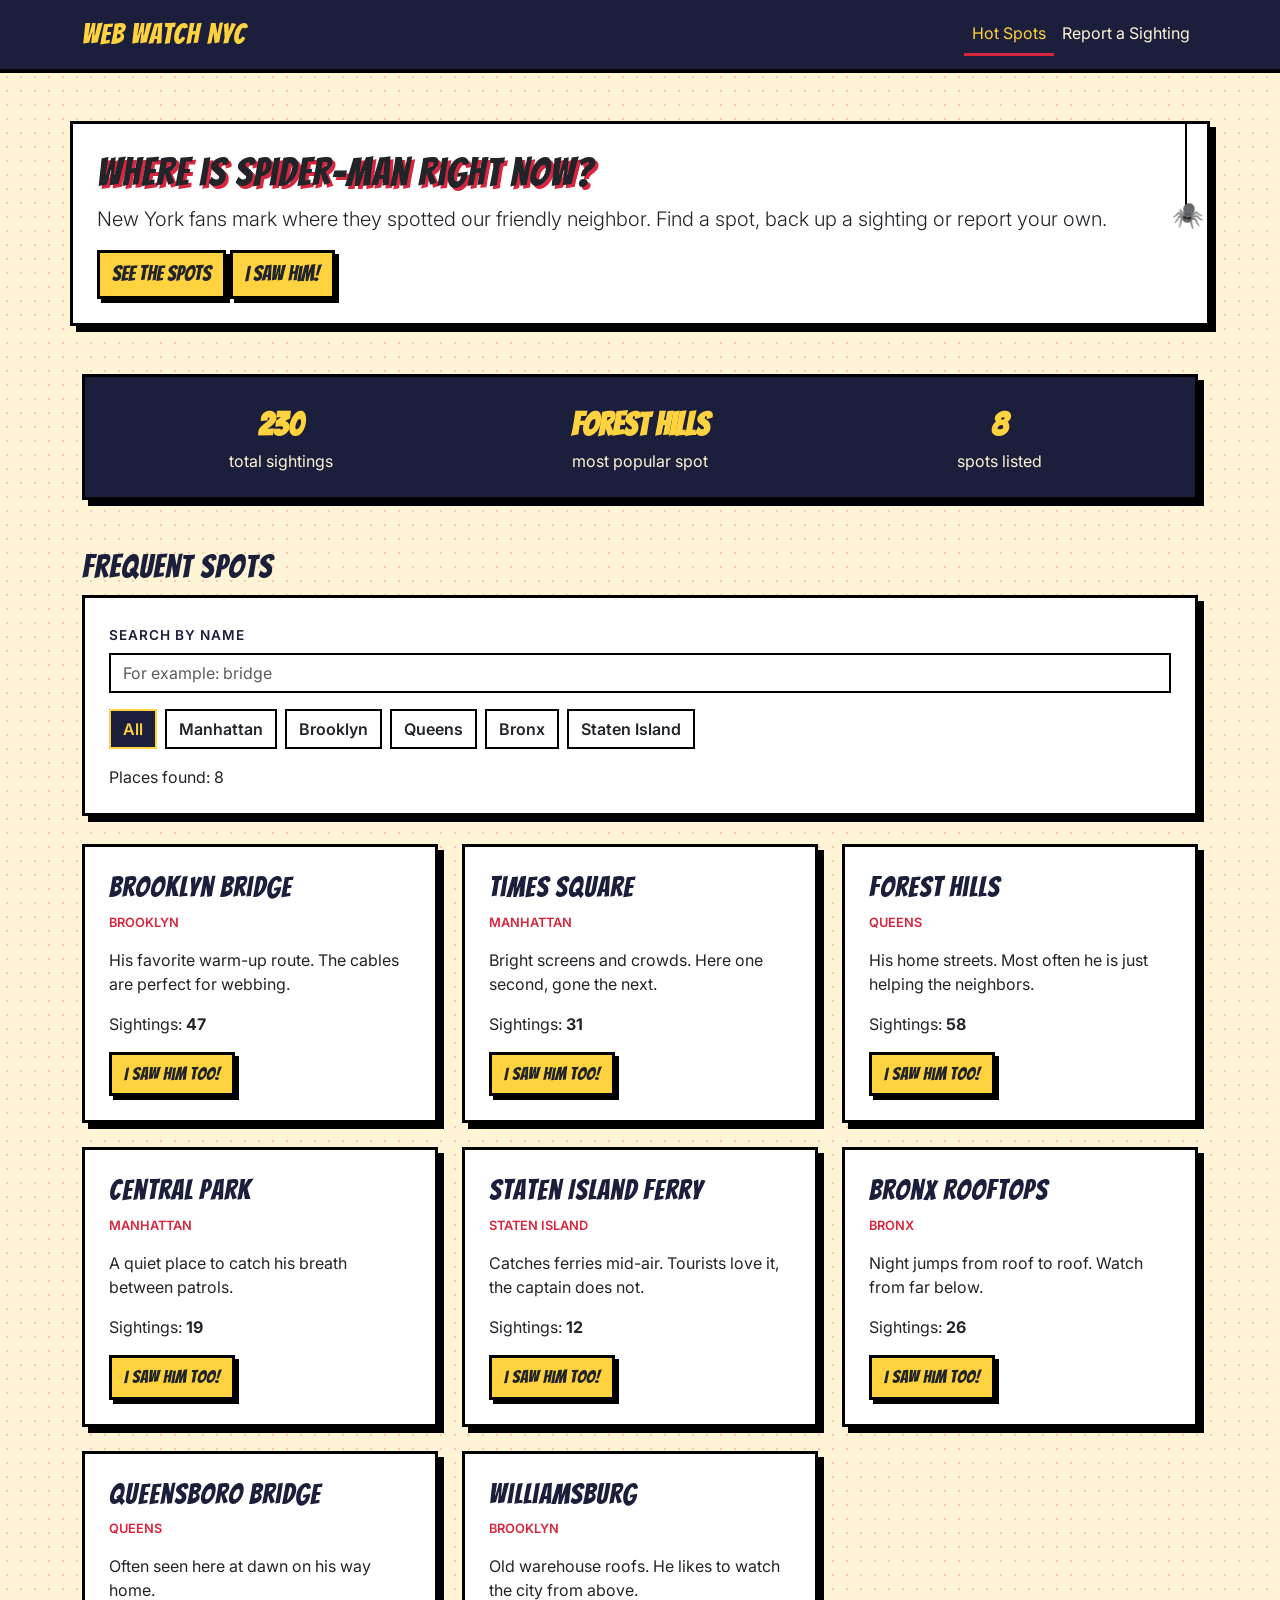
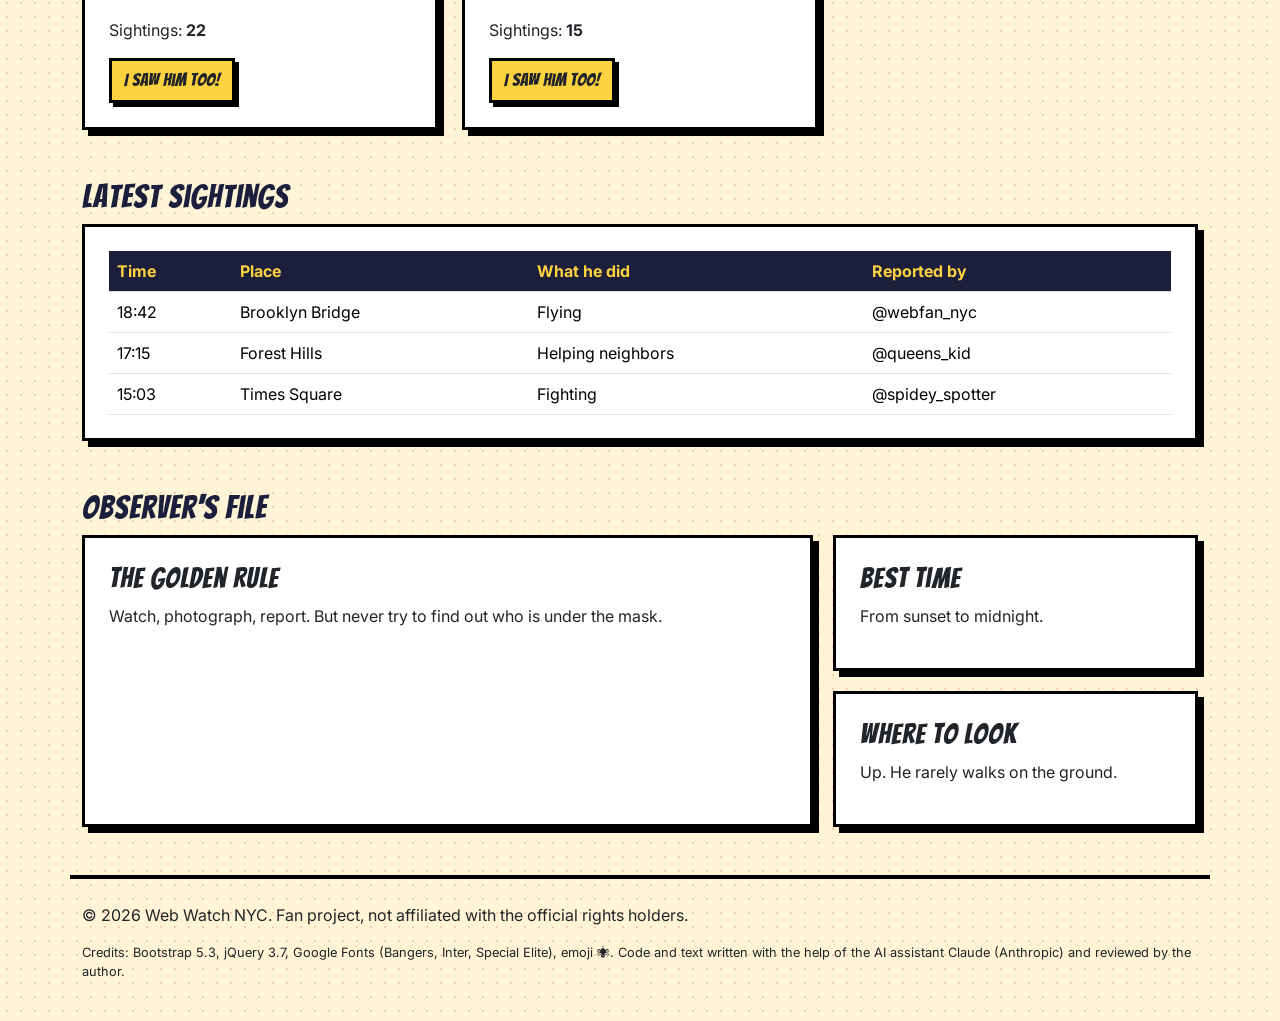
==== index.html @ 43db6f6f "Add files via upload" ====
<!DOCTYPE html>
<html lang="en">
<head>
  <meta charset="UTF-8">
  <meta name="viewport" content="width=device-width, initial-scale=1">
  <title>Web Watch NYC — Hot Spots</title>
  <link href="https://cdn.jsdelivr.net/npm/bootstrap@5.3.3/dist/css/bootstrap.min.css" rel="stylesheet">
  <link href="https://fonts.googleapis.com/css2?family=Bangers&family=Inter:wght@400;600&family=Special+Elite&display=swap" rel="stylesheet">
  <link href="css/style.css" rel="stylesheet">
  <script src="https://ajax.googleapis.com/ajax/libs/jquery/3.7.1/jquery.min.js"></script>
  <script src="js/data.js" defer></script>
  <script src="js/main.js" defer></script>
  
</head>
<body>
  <header>
    <nav class="navbar navbar-expand-md">
      <div class="container">
        <a class="navbar-brand" href="index.html">WEB WATCH NYC</a>
        <button class="navbar-toggler" type="button" data-bs-toggle="collapse" data-bs-target="#mainMenu" aria-controls="mainMenu" aria-expanded="false" aria-label="Open menu">
          <span class="navbar-toggler-icon"></span>
        </button>
        <div class="collapse navbar-collapse" id="mainMenu">
          <ul class="navbar-nav ms-auto">
            <li class="nav-item"><a class="nav-link active" aria-current="page" href="index.html">Hot Spots</a></li>
            <li class="nav-item"><a class="nav-link " href="report.html">Report a Sighting</a></li>
          </ul>
        </div>
      </div>
    </nav>
  </header>

  <main>
    <section class="container my-5 comic-panel hero">
      <div class="thread"><span class="spider" aria-hidden="true">&#128375;&#65039;</span></div>
      <h1>Where is Spider-Man right now?</h1>
      <p class="lead">New York fans mark where they spotted our friendly neighbor. Find a spot, back up a sighting or report your own.</p>
      <a href="#spots" class="btn btn-web smooth">See the spots</a>
      <a href="report.html" class="btn btn-web">I saw him!</a>
    </section>

    <section class="container my-5" aria-label="Statistics">
      <div class="stats comic-panel">
        <div><strong id="statTotal">0</strong>total sightings</div>
        <div><strong id="statTop">-</strong>most popular spot</div>
        <div><strong id="statPlaces">0</strong>spots listed</div>
      </div>
    </section>

    <section id="spots" class="container my-5">
      <h2>Frequent Spots</h2>
      <div class="tools comic-panel">
        <label for="search" class="form-label">Search by name</label>
        <input type="search" id="search" class="form-control" placeholder="For example: bridge">
        <div class="filters" role="group" aria-label="Filter by borough">
          <button type="button" class="btn filter active" data-district="all">All</button>
          <button type="button" class="btn filter" data-district="Manhattan">Manhattan</button>
          <button type="button" class="btn filter" data-district="Brooklyn">Brooklyn</button>
          <button type="button" class="btn filter" data-district="Queens">Queens</button>
          <button type="button" class="btn filter" data-district="Bronx">Bronx</button>
          <button type="button" class="btn filter" data-district="Staten Island">Staten Island</button>
        </div>
        <p id="found" class="mb-0" aria-live="polite"></p>
      </div>
      <p id="empty" class="comic-panel mt-4">Nothing found. Spider-Man has not been there today. Try another word.</p>
      <div id="spotsList" class="row row-cols-1 row-cols-md-2 row-cols-lg-3 g-4 mt-1"></div>
    </section>

    <section class="container my-5">
      <h2>Latest Sightings</h2>
      <div class="table-responsive comic-panel">
        <table class="table mb-0">
          <caption class="visually-hidden">Latest Sightings</caption>
          <thead><tr><th scope="col">Time</th><th scope="col">Place</th><th scope="col">What he did</th><th scope="col">Reported by</th></tr></thead>
          <tbody>
            <tr><td>18:42</td><td>Brooklyn Bridge</td><td>Flying</td><td>@webfan_nyc</td></tr>
            <tr><td>17:15</td><td>Forest Hills</td><td>Helping neighbors</td><td>@queens_kid</td></tr>
            <tr><td>15:03</td><td>Times Square</td><td>Fighting</td><td>@spidey_spotter</td></tr>
          </tbody>
        </table>
      </div>
    </section>

    <section class="container my-5">
      <h2>Observer's File</h2>
      <div class="bento">
        <article class="bento-big comic-panel"><h3>The Golden Rule</h3><p>Watch, photograph, report. But never try to find out who is under the mask.</p></article>
        <article class="comic-panel"><h3>Best Time</h3><p>From sunset to midnight.</p></article>
        <article class="comic-panel"><h3>Where to Look</h3><p>Up. He rarely walks on the ground.</p></article>
      </div>
    </section>
  </main>

  <button id="toTop" aria-label="Back to top">&#8593;</button>
  <footer class="container py-4">
    <p>&copy; 2026 Web Watch NYC. Fan project, not affiliated with the official rights holders.</p>
    <p class="credits">Credits: Bootstrap 5.3, jQuery 3.7, Google Fonts (Bangers, Inter, Special Elite), emoji &#128375;. Code and text written with the help of the AI assistant Claude (Anthropic) and reviewed by the author.</p>
  </footer>
  <script src="https://cdn.jsdelivr.net/npm/bootstrap@5.3.3/dist/js/bootstrap.bundle.min.js"></script>
</body>
</html>
---- css/style.css ----
/* ===== 1. Палитра ===== */
:root {
  --red: #d7263d;
  --navy: #1b1f3b;
  --cream: #fff4d6;
  --yellow: #ffd23f;
}

/* ===== 2. Фон и шрифты ===== */
body {
  font-family: "Inter", sans-serif;
  background-color: var(--cream);
  background-image: radial-gradient(circle, rgba(215, 38, 61, 0.2) 1.5px, transparent 1.5px);
  background-size: 14px 14px;
}
h1, h2, h3, .navbar-brand { font-family: "Bangers", cursive; font-weight: 400; letter-spacing: 1px; }
h1 { text-shadow: 3px 3px 0 var(--red); }
h2 { color: var(--navy); }

/* ===== 3. Шапка ===== */
.navbar { background-color: var(--navy); border-bottom: 4px solid black; }
.navbar-brand { color: var(--yellow); font-size: 1.8rem; }
.navbar .nav-link { color: var(--cream); }
.navbar .nav-link.active { color: var(--yellow); border-bottom: 3px solid var(--red); }
.navbar .nav-link:hover { color: var(--yellow); text-decoration: underline var(--red) 3px; }
.navbar-toggler-icon { filter: invert(1); }

/* ===== 4. Комикс-панель ===== */
.comic-panel { background-color: white; border: 3px solid black; box-shadow: 6px 6px 0 black; padding: 1.5rem; }

/* ===== 5. Кнопки ===== */
.btn-web {
  background-color: var(--yellow);
  border: 3px solid black;
  border-radius: 0;
  box-shadow: 4px 4px 0 black;
  font-family: "Bangers", cursive;
  font-size: 1.3rem;
  transition: 0.15s;
}
.btn-web:hover { background-color: var(--red); color: white; transform: translate(2px, 2px); box-shadow: 2px 2px 0 black; }

/* ===== 6. Карточки ===== */
.spot-card { transition: 0.2s; }
.spot-card:hover { transform: translate(-4px, -4px); box-shadow: 10px 10px 0 var(--red); }
.spot-card h3 { color: var(--navy); }
.spot-card:hover h3 { color: var(--red); }
.spot-area { color: var(--red); font-weight: 600; text-transform: uppercase; font-size: 0.8rem; }
.seen-btn { font-size: 1.1rem; }

/* ===== 7. Поиск и фильтры ===== */
.tools .form-control { border: 2px solid black; border-radius: 0; margin-bottom: 1rem; }
.filters { display: flex; flex-wrap: wrap; gap: 0.5rem; margin-bottom: 1rem; }
.filter { background-color: white; border: 2px solid black; border-radius: 0; font-weight: 600; transition: 0.15s; }
.filter:hover { background-color: var(--yellow); }
.filter.active { background-color: var(--navy); color: var(--yellow); }
#empty { display: none; font-weight: 600; }

/* ===== 8. Таблица ===== */
.table thead th { background-color: var(--navy); color: var(--yellow); }
.table tbody tr:hover td { background-color: var(--yellow); }

/* ===== 9. Flexbox: статистика ===== */
.stats { display: flex; flex-wrap: wrap; gap: 1rem; background-color: var(--navy); color: var(--cream); text-align: center; }
.stats div { flex: 1 1 150px; }
.stats strong { display: block; font-family: "Bangers", cursive; font-size: 2rem; color: var(--yellow); }

/* ===== 10. Grid: bento ===== */
.bento { display: grid; gap: 1.25rem; grid-template-columns: 1fr; }
@media (min-width: 768px) {
  .bento { grid-template-columns: 2fr 1fr; }
  .bento-big { grid-row: span 2; }
}

/* ===== 11. Паучок на нити ===== */
.hero { position: relative; overflow: hidden; }
.thread {
  position: absolute; top: 0; right: 20px; width: 2px; height: 90px; background-color: black;
  transform-origin: top center;
  animation: drop 1.5s ease-out, swing 3s ease-in-out 1.5s infinite alternate;
}
.spider { position: absolute; bottom: -20px; left: -13px; font-size: 1.6rem; }
@keyframes drop { from { height: 0; } to { height: 90px; } }
@keyframes swing { from { transform: rotate(-12deg); } to { transform: rotate(12deg); } }

/* ===== 12. Форма ===== */
.typewriter { font-family: "Special Elite", monospace; font-size: 1.1rem; }
.report-form { background: linear-gradient(160deg, var(--yellow), var(--cream)); }
.report-form fieldset { border: 3px dashed black; padding: 1rem; margin-bottom: 1.5rem; }
.report-form legend { float: none; width: auto; padding: 2px 14px; background-color: var(--navy); color: var(--yellow); border: 3px solid black; font-family: "Bangers", cursive; font-size: 1.5rem; }
.form-label { font-weight: 600; text-transform: uppercase; font-size: 0.85rem; letter-spacing: 1px; color: var(--navy); }
.form-control, .form-select { border: 2px solid black; border-radius: 0; }
.form-control:focus, .form-select:focus { border-color: var(--red); box-shadow: 3px 3px 0 var(--red); }
.form-check-input:checked { background-color: var(--red); border-color: black; }
.error { color: var(--red); font-weight: 600; font-size: 0.9rem; min-height: 1.2rem; }
.is-invalid { border-color: var(--red) !important; }

/* Сообщение об успехе */
.success-box { display: none; background-color: #7bd389; border: 3px solid black; box-shadow: 6px 6px 0 black; padding: 1rem; margin-bottom: 1.5rem; font-weight: 600; }

/* ===== 13. Аккордеон ===== */
.question {
  display: block; width: 100%; text-align: left; background-color: var(--navy); color: var(--yellow);
  border: 2px solid black; padding: 0.6rem 0.8rem; margin-top: 0.6rem; font-weight: 600; transition: 0.15s;
}
.question:hover { background-color: var(--red); color: white; }
.question::after { content: " +"; float: right; }
.question.open::after { content: " -"; }
.answer { display: none; border: 2px solid black; border-top: 0; padding: 0.7rem; background-color: var(--cream); }

/* ===== 14. Кнопка «Наверх» ===== */
#toTop {
  display: none; position: fixed; right: 16px; bottom: 16px; width: 48px; height: 48px;
  background-color: var(--yellow); border: 3px solid black; box-shadow: 3px 3px 0 black; font-size: 1.5rem; transition: 0.15s;
}
#toTop:hover { background-color: var(--red); color: white; }

/* ===== 15. Фокус с клавиатуры ===== */
a:focus-visible, button:focus-visible, input:focus-visible, select:focus-visible, textarea:focus-visible {
  outline: 3px solid var(--red); outline-offset: 2px;
}

/* ===== 16. Подвал ===== */
footer { border-top: 4px solid black; margin-top: 3rem; }
.credits { font-size: 0.8rem; }
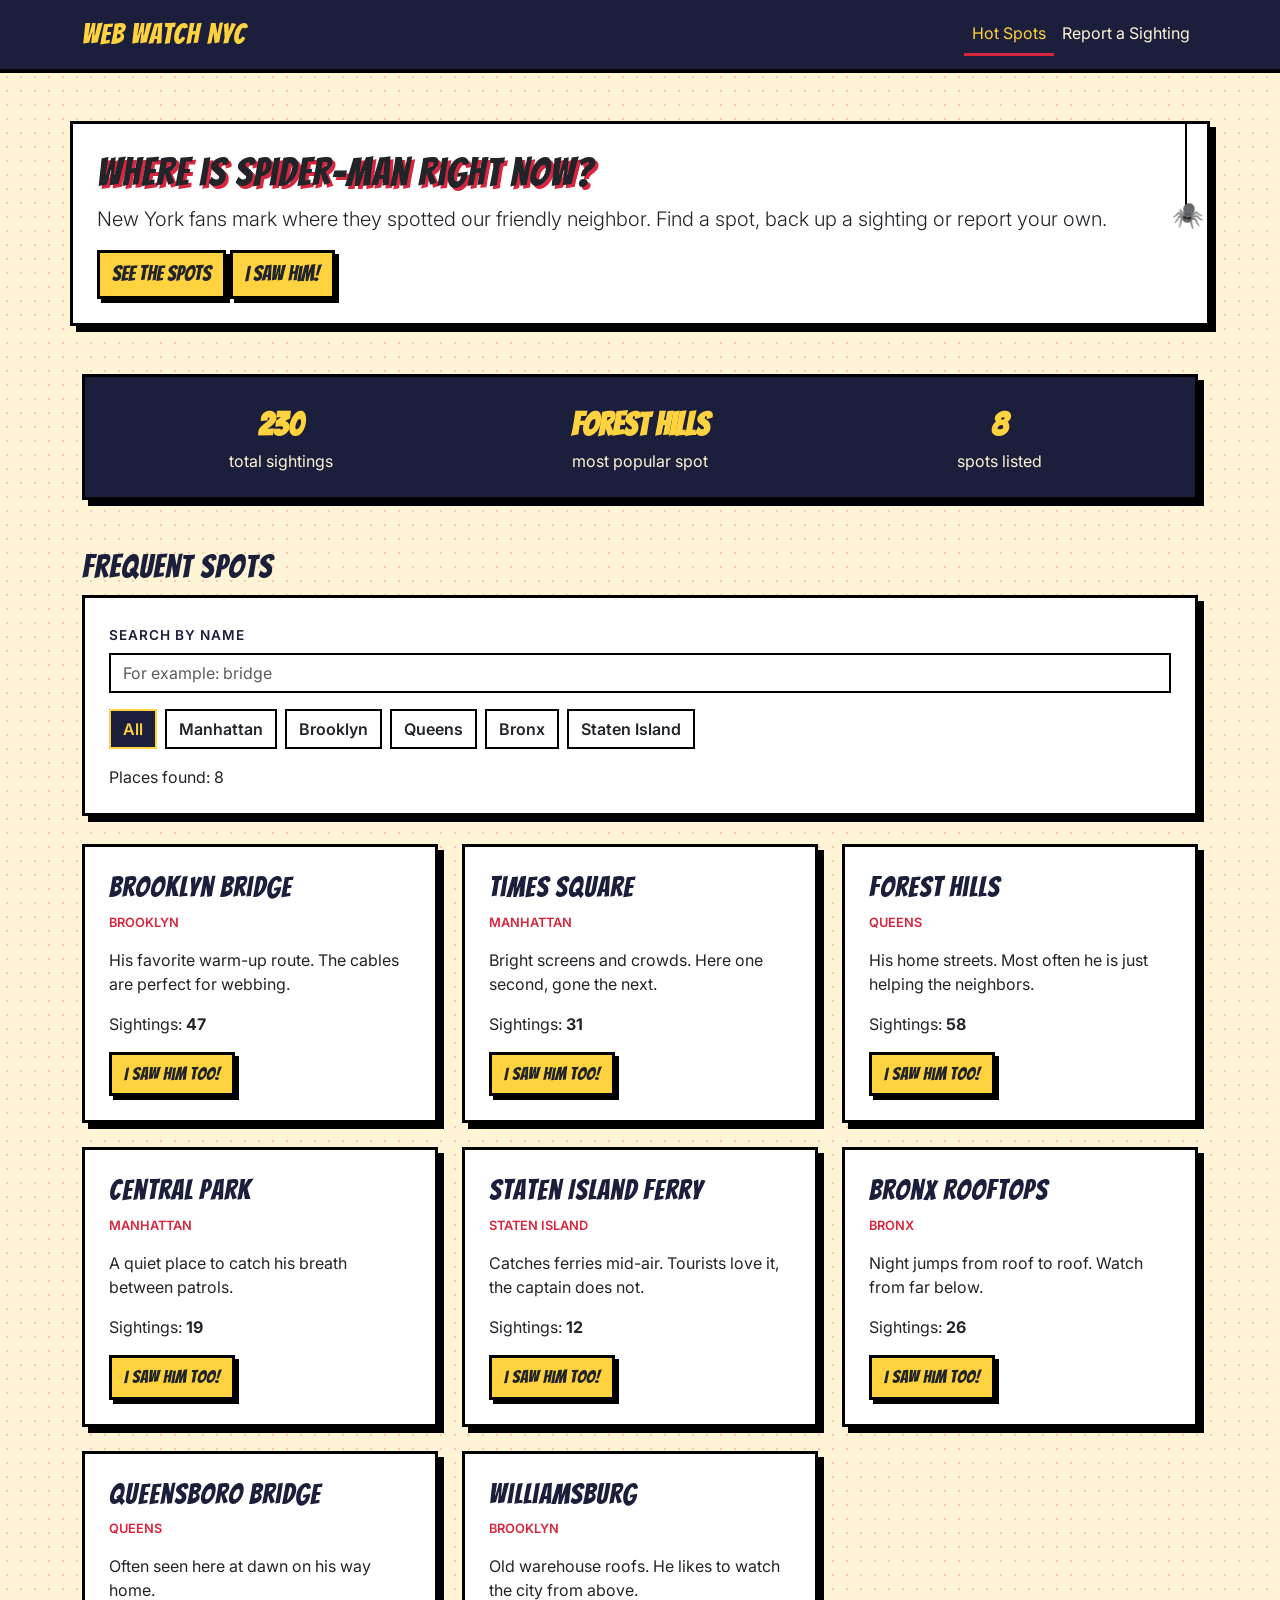
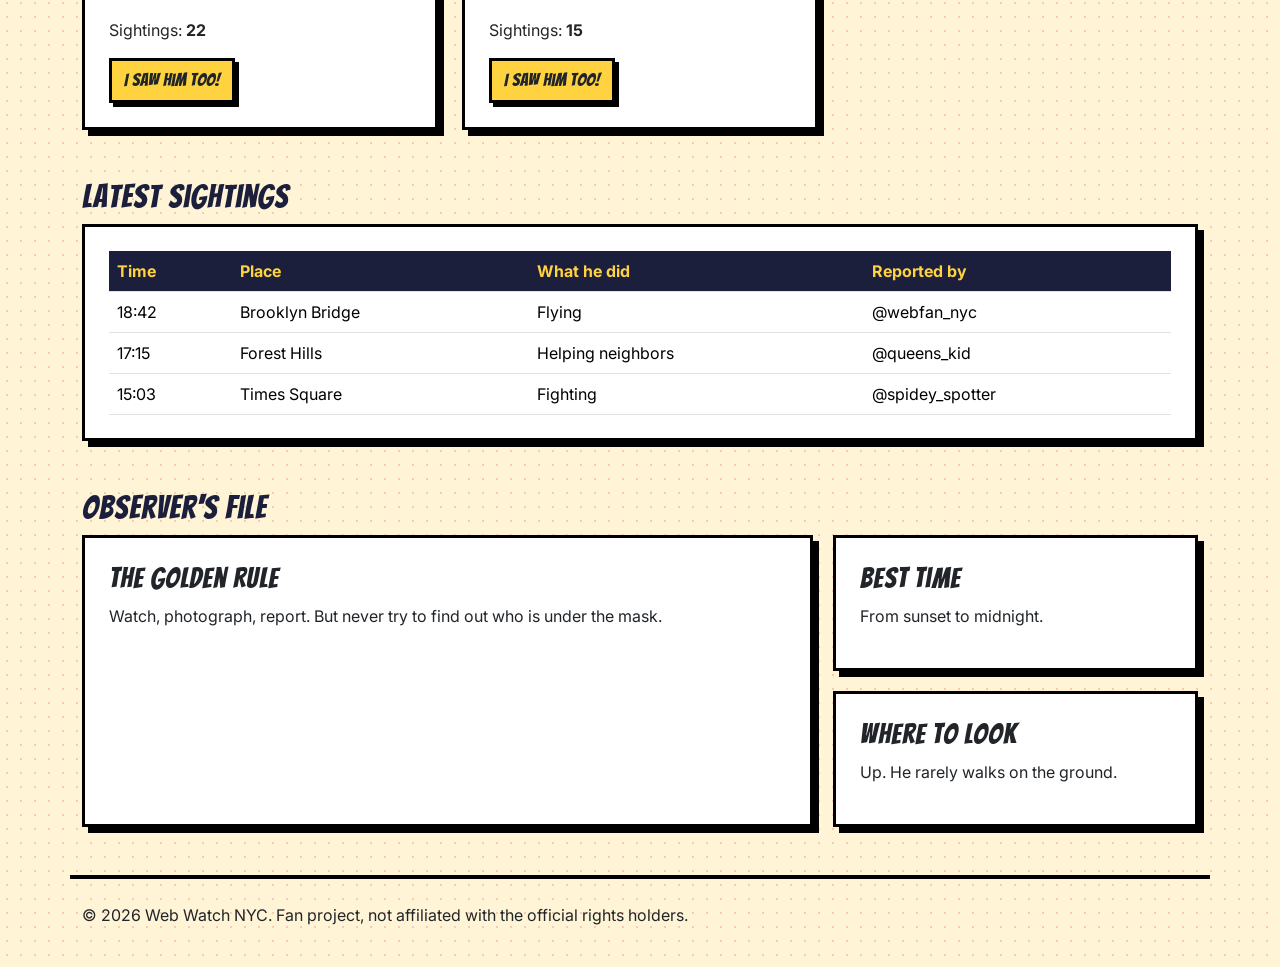
==== commit 6e7bd5d5: "Update index.html" ====
--- a/index.html
+++ b/index.html
@@ -94,8 +94,6 @@
   <button id="toTop" aria-label="Back to top">&#8593;</button>
   <footer class="container py-4">
     <p>&copy; 2026 Web Watch NYC. Fan project, not affiliated with the official rights holders.</p>
-    <p class="credits">Credits: Bootstrap 5.3, jQuery 3.7, Google Fonts (Bangers, Inter, Special Elite), emoji &#128375;. Code and text written with the help of the AI assistant Claude (Anthropic) and reviewed by the author.</p>
-  </footer>
   <script src="https://cdn.jsdelivr.net/npm/bootstrap@5.3.3/dist/js/bootstrap.bundle.min.js"></script>
 </body>
 </html>
